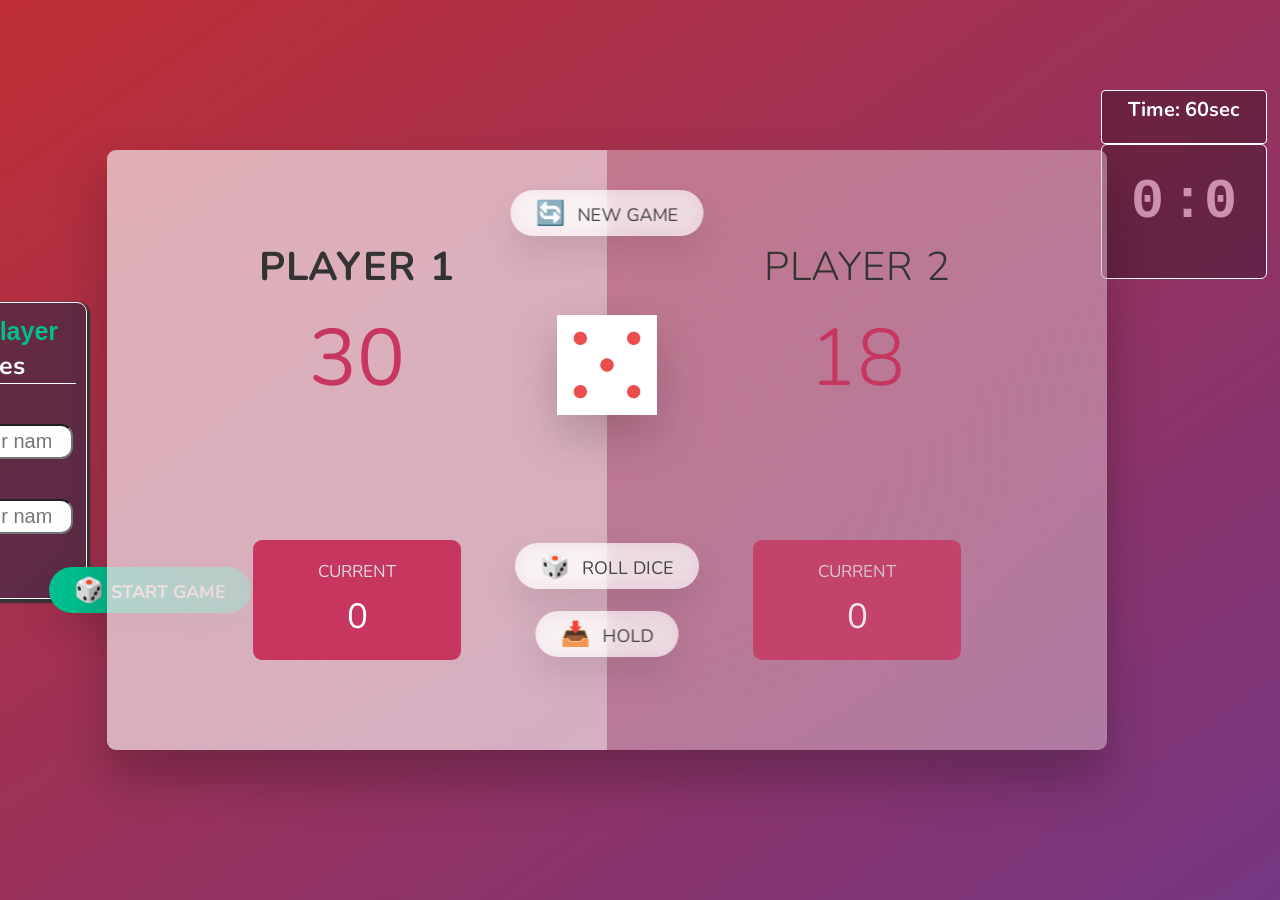
==== index.html @ 5aafc8de "updated dice game" ====
<!DOCTYPE html>
<html lang="en">
  <head>
    <meta charset="UTF-8" />
    <meta name="viewport" content="width=device-width, initial-scale=1.0" />
    <meta http-equiv="X-UA-Compatible" content="ie=edge" />
    <link rel="stylesheet" href="style.css" />

    <title>Dice Game</title>
  </head>
  <body>
    <div class="hidden" id="formContainer">
      <form>
        <h2 class="enterNames">Enter <span>Player</span> Names</h2>
        <label for="player1">Player 1</label>
        <input type="text" id="user1" required placeholder="Enter your name " />
        <br />
        <label for="player2">Player 2</label>
        <input type="text" id="user2" required placeholder="Enter your name" />
        <button class="startBtn btn">🎲Start Game</button>
      </form>
    </div>
    <h2 class="sp hidden">Start Playing.....😉</h2>
    <p class="timer">Time: 60sec</p>
    <audio src="./sounds/beep-warning-6387.mp3" class="warning"></audio>
    <div class="scores">
      <p class="user1ScoreDisplay"> 0</p>
      <p class="user2ScoreDisplay">:0</p>
    </div>

    <main>
      <section class="player player--0 player--active">
        <h2 class="name" id="name--0">Player 1</h2>
        <p class="score" id="score--0">30</p>

        <div class="current">
          <p class="current-label">Current</p>
          <p class="current-score" id="current--0">0</p>
        </div>
      </section>
      <p class="player--wins hidden">Winner🏆</p>

      <audio
        src="./sounds/mixkit-audience-light-applause-354.wav"
        class="winner-sound"
      ></audio>

      <p class="game-over hidden">Game over🎯</p>
      <audio src="./sounds/buzzer-15-187758.mp3" class="gameOver"></audio>

      <section class="player player--1">
        <h2 class="name" id="name--1">Player 2</h2>
        <p class="score" id="score--1">18</p>

        <div class="current">
          <p class="current-label">Current</p>
          <p class="current-score" id="current--1">0</p>
        </div>
      </section>

      <img src="dice-5.png" alt="Playing dice" class="dice" />
      <button class="btn btn--new">🔄 New game</button>

      <button class="btn btn--roll">🎲 Roll dice</button>

      <audio
        src="./sounds/dice-142528.mp3"
        type="audio"
        class="dice-sound"
      ></audio>

      <button class="btn btn--hold disabled">📥 Hold</button>

      <audio
        src="./sounds/two-symbols-minimal-logo-108965.mp3"
        class="hold-sound"
      ></audio>
    </main>
    <script type="module" src="../JavaScript/script.js"></script>
  </body>
</html>
---- style.css ----
@import url('https://fonts.googleapis.com/css2?family=Nunito&display=swap');

* {
  margin: 0;
  padding: 0;
  box-sizing: inherit;
}

html {
  font-size: 62.5%;
  box-sizing: border-box;
}

body {
  font-family: 'Nunito', sans-serif;
  font-weight: 400;
  height: 100vh;
  color: #333;
  /* background-image: linear-gradient(to top left, #ff2600 0%, #ff0008 100%); */
  background-image: linear-gradient(to top left, #753682 0%, #bf2e34 100%);

  display: flex;

  align-items: center;
  justify-content: center;
}

/* LAYOUT */
main {
  position: relative;
  width: 100rem;
  height: 60rem;
  background-color: rgba(255, 255, 255, 0.35);
  backdrop-filter: blur(200px);
  filter: blur();
  box-shadow: 0 3rem 5rem rgba(0, 0, 0, 0.25);
  border-radius: 9px;
  overflow: hidden;
  display: flex;
}
.timer {
  position: absolute;
  background-color: rgba(0, 0, 0, 0.3);
  height: 6%;
  padding: 0.5rem;
  border: 1px solid white;
  width: 13%;
  border-radius: 0.4rem;
  left: 86%;
  top: 10%;
  font-size: 20px;
  font-weight: bold;
  color: white;
  text-align: center;
}

.player {
  flex: 50%;
  padding: 9rem;
  display: flex;
  flex-direction: column;
  align-items: center;
  transition: all 0.75s;
}

/* ELEMENTS */
.name {
  position: relative;
  font-size: 4rem;
  text-transform: uppercase;
  letter-spacing: 1px;
  word-spacing: 2px;
  font-weight: 300;
  margin-bottom: 1rem;
}

.score {
  font-size: 8rem;
  font-weight: 300;
  color: #c7365f;
  margin-bottom: auto;
}

.player--active {
  background-color: rgba(255, 255, 255, 0.4);
}
.player--active .name {
  font-weight: 700;
}
.player--active .score {
  font-weight: 400;
}

.player--active .current {
  opacity: 1;
}

.current {
  background-color: #c7365f;
  opacity: 0.8;
  border-radius: 9px;
  color: #fff;
  width: 65%;
  padding: 2rem;
  text-align: center;
  transition: all 0.75s;
}

.current-label {
  text-transform: uppercase;
  margin-bottom: 1rem;
  font-size: 1.7rem;
  color: #ddd;
}

.current-score {
  font-size: 3.5rem;
}

/* ABSOLUTE POSITIONED ELEMENTS */
.btn {
  position: absolute;
  left: 50%;
  transform: translateX(-50%);
  color: #444;
  background: none;
  border: none;
  font-family: inherit;
  font-size: 1.8rem;
  text-transform: uppercase;
  cursor: pointer;
  font-weight: 400;
  transition: all 0.2s;

  background-color: white;
  background-color: rgba(255, 255, 255, 0.6);
  backdrop-filter: blur(10px);

  padding: 0.7rem 2.5rem;
  border-radius: 50rem;
  box-shadow: 0 1.75rem 3.5rem rgba(0, 0, 0, 0.1);
}

.btn::first-letter {
  font-size: 2.4rem;
  display: inline-block;
  margin-right: 0.7rem;
}

.btn--new {
  top: 4rem;
}
.btn--roll {
  top: 39.3rem;
}
.btn--hold {
  top: 46.1rem;
}

.btn:active {
  transform: translate(-50%, 3px);
  box-shadow: 0 1rem 2rem rgba(0, 0, 0, 0.15);
}

.btn:focus {
  outline: none;
}

.dice {
  position: absolute;
  left: 50%;
  top: 16.5rem;
  transform: translateX(-50%);
  height: 10rem;
  box-shadow: 0 2rem 5rem rgba(0, 0, 0, 0.2);
}

.player--winner {
  background-color: #2f2f2f;
}

.player--winner .name {
  font-weight: 700;
  color: #c7365f;
}

.hidden {
  display: none;
}
.player--wins {
  color: darkgreen;
  position: absolute;
  left: 26%;
  font-size: 7rem;
  font-weight: bolder;
  font-family: Arial, Helvetica, sans-serif;
  top: 23.5rem;
}
.game-over {
  color: red;
  position: absolute;
  left: 42%;
  font-size: 3rem;
  top: 32rem;
}
.scores {
  background-color: rgba(0, 0, 0, 0.3);
  display: flex;
  place-content: center;
  gap: 7px;
  position: absolute;
  left: 86%;
  top: 16%;
  border: 1px solid white;
  height: 15%;
  width: 13%;
  padding: 2.6rem 1.5rem;
  color: rgb(204, 145, 174);
  border-radius: 0.6rem;
  font-weight: bold;
  font-family: 'Courier New', Courier, monospace;
  font-size: 5.5rem;
}

.game-over {
  color: black;
  position: absolute;
  left: 30%;
  font-size: 7rem;
  font-family: Arial, Helvetica, sans-serif;
  font-weight: bold;
  top: 40%;
}
@keyframes disappear {
  0% {
    opacity: 1;
  }
  100% {
    opacity: 0;
  }
}
.sp {
  position: absolute;
  top: 2%;
  color: #00bf8e;
  font-size: 4rem;
  animation: disappear 2s linear;
}
#formContainer {
  position: inherit;
  border: 1px solid white;
  margin: 0rem 2rem 0rem -29rem;
  height: 33vh;
  width: 16vw;
  justify-content: center;
  padding: 3rem 1rem;
  border-radius: 1rem;
  background: #1f264186;
  box-shadow: 1px 2px 2px 2px;
}
#formContainer .btn {
  background-color: #00bf8e;
  position: absolute;
  top: 63%;
  left: 11.7%;
  color: white;
  font-weight: bold;
  cursor: pointer;
}
#formContainer .btn:hover {
  background: transparent;
  color: white;
  border: 1px solid white;
  transition: 0.4s ease-in-out;
}
#formContainer input {
  width: 14vw;
  height: 3.5rem;
  font-size: 2rem;
  font-family: Arial, Helvetica, sans-serif;
  padding: 0.5rem 2rem;
  border-radius: 1.2rem;
  transition: all 0.4s ease-in-out;
}
#formContainer input:focus {
  border: 1px solid orange;
  outline: none;
  transition: all 0.4s ease-in-out;
}
#formContainer label {
  color: white;
  font-size: 2rem;
  line-height: 4rem;
  font-family: 'Franklin Gothic Medium', 'Arial Narrow', Arial, sans-serif;
}
.enterNames {
  color: white;
  margin-top: -1.8rem;
  font-size: 2.5rem;
  text-align: center;
  border-bottom: 1px solid white;
}
.enterNames span {
  color: #00bf8e;
  font-family: 'Gill Sans', 'Gill Sans MT', Calibri, 'Trebuchet MS', sans-serif;
}

/*  ================= media query (Phones) ============= */
@media only screen and (max-width: 900px) {
  body {
    height: 110dvh;
    width: 100%;
  }
  main {
    height: 65dvh;
    width: 100dvw;
    position: relative;
    bottom: 4%;
    align-content: center;
    justify-content: center;
  }

  .name {
    font-size: 1.8rem;
    font-weight: bold;
    font-family: Arial, Helvetica, sans-serif;
  }
  .score {
    font-size: 3.5rem;
  }
  .dice {
    position: absolute;
    left: 50%;
    top: 15rem;
    transform: translateX(-50%);
    height: 5rem;
    box-shadow: 0 2rem 5rem rgba(0, 0, 0, 0.2);
  }
  .btn {
    position: absolute;
    text-align: center;
    height: 4.2rem;
    width: 13rem;
    left: 50%;
    transform: translateX(-50%);
    color: #444;
    background: none;
    border: none;
    font-family: Arial, Helvetica, sans-serif;
    font-size: 1rem;
    text-transform: uppercase;
    cursor: pointer;
    font-weight: bold;
    transition: all 0.2s;
    background-color: white;
    background-color: rgba(255, 255, 255, 0.6);
    backdrop-filter: blur(10px);
    padding: 0.3rem 1rem;
    border-radius: 40rem;
    box-shadow: 0 1.75rem 3.5rem rgba(0, 0, 0, 0.1);
  }
  .btn--new {
    top: 3rem;
  }
  .btn--roll {
    top: 32rem;
  }
  .btn--hold {
    top: 38rem;
  }

  .current {
    background-color: #c7365f;
    opacity: 0.8;
    border-radius: 9px;
    color: #fff;
    width: 10rem;
    height: 9rem;
    padding: 2rem;
    text-align: center;
    transition: all 0.75s;
  }

  .current-label {
    text-transform: uppercase;
    margin-bottom: 1rem;
    font-size: 1.2rem;
    color: #ddd;
  }

  .current-score {
    font-size: 3rem;
  }
  .timer {
    position: absolute;
    background-color: rgba(0, 0, 0, 0.3);
    height: 5%;
    padding: 0.5rem;
    border: 1px solid white;
    width: 30%;
    border-radius: 0.4rem;
    left: 67%;
    top: 1.2%;
    font-size: 16px;
    font-weight: lighter;
    color: white;
    text-align: center;
  }
  .scores {
    background-color: rgba(0, 0, 0, 0.3);
    display: flex;
    gap: 7px;
    position: absolute;
    left: 67%;
    top: 6%;
    border: 1px solid white;
    height: 5rem;
    width: 30%;
    padding: 1rem 1.5rem;
    color: white;
    border-radius: 0.6rem;
    font-weight: bold;
    font-size: 3rem;
    text-align: center;
  }

  .player--wins {
    color: darkgreen;
    position: absolute;
    left: 31%;
    font-size: 3.5rem;
    font-weight: bolder;
    font-family: Arial, Helvetica, sans-serif;
    top: 35%;
  }

  .game-over {
    color: red;
    position: absolute;
    left: 30%;
    font-size: 4rem;
    top: 43%;
  }

  #formContainer {
    position: absolute;
    left: 16%;
    top: 75%;
    border: 1px solid silver;
    margin: 5rem 0rem;
    height: 18vh;
    width: 65dvw;
    justify-content: center;
    padding: 3rem 1rem;
    border-radius: 1rem;
    background: #1f264186;
    box-shadow: 3px 6px 5px 6px;
  }
  #formContainer .btn {
    background-color: #00bf8e;
    position: absolute;
    top: 82%;
    left: 55%;
    margin-top: 1rem;
    color: white;
    font-weight: bold;
    cursor: pointer;
    font-weight: 400;
    transition: all 0.2s;
    height: 3.9rem;
    backdrop-filter: blur(10px);
  }

  #formContainer .btn:hover {
    background: transparent;
    color: white;
    border: 1px solid white;
    transition: 0.2s ease-in-out;
  }
  #formContainer input {
    width: 41dvw;
    height: 2.2rem;
    padding: 1rem;
    font-size: 1.3rem;
    text-align: left;
    border-radius: 1.4rem;
    font-family: Arial, Helvetica, sans-serif;
  }
  #formContainer label {
    color: white;
    font-size: 1.5rem;
    line-height: 3.4rem;
  }
  .enterNames {
    font-size: 1.2rem;
  }
}
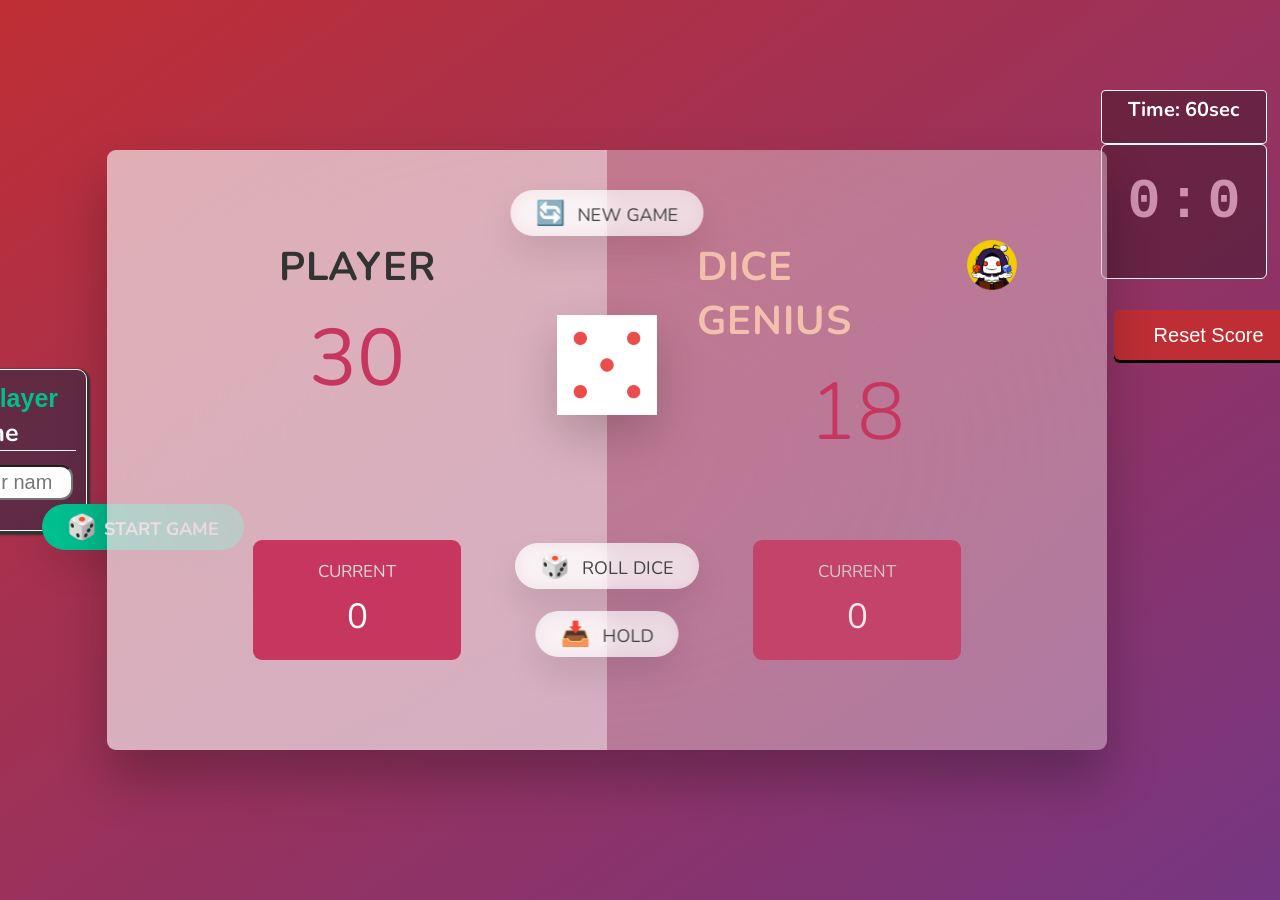
==== commit caa7dc87: "Special features added" ====
--- a/index.html
+++ b/index.html
@@ -11,12 +11,10 @@
   <body>
     <div class="hidden" id="formContainer">
       <form>
-        <h2 class="enterNames">Enter <span>Player</span> Names</h2>
-        <label for="player1">Player 1</label>
+        <h2 class="enterNames">Enter <span>Player</span> Name</h2>
+        <br />
         <input type="text" id="user1" required placeholder="Enter your name " />
         <br />
-        <label for="player2">Player 2</label>
-        <input type="text" id="user2" required placeholder="Enter your name" />
         <button class="startBtn btn">🎲Start Game</button>
       </form>
     </div>
@@ -24,13 +22,15 @@
     <p class="timer">Time: 60sec</p>
     <audio src="./sounds/beep-warning-6387.mp3" class="warning"></audio>
     <div class="scores">
-      <p class="user1ScoreDisplay"> 0</p>
-      <p class="user2ScoreDisplay">:0</p>
+      <p class="user1ScoreDisplay">0</p>
+      <p>:</p>
+      <p class="user2ScoreDisplay">0</p>
     </div>
+    <button class="resetScore">Reset Score</button>
 
     <main>
       <section class="player player--0 player--active">
-        <h2 class="name" id="name--0">Player 1</h2>
+        <h2 class="name" id="name--0">Player</h2>
         <p class="score" id="score--0">30</p>
 
         <div class="current">
@@ -45,11 +45,17 @@
         class="winner-sound"
       ></audio>
 
-      <p class="game-over hidden">Game over🎯</p>
+      <p class="game-over hidden">Game over❌</p>
       <audio src="./sounds/buzzer-15-187758.mp3" class="gameOver"></audio>
 
       <section class="player player--1">
-        <h2 class="name" id="name--1">Player 2</h2>
+        <div class="master-player">
+          <h2 class="name" id="name--1">Dice Genius</h2>
+          <img
+            class="dice-genius"
+            src="./dice_genius-removebg-preview (1).png"
+          />
+        </div>
         <p class="score" id="score--1">18</p>
 
         <div class="current">
@@ -76,6 +82,6 @@
         class="hold-sound"
       ></audio>
     </main>
-    <script type="module" src="../JavaScript/script.js"></script>
+    <script type="module" src="./script.js"></script>
   </body>
 </html>
--- a/style.css
+++ b/style.css
@@ -73,7 +73,19 @@
   font-weight: 300;
   margin-bottom: 1rem;
 }
-
+.master-player {
+  display: flex;
+  gap: 1rem;
+}
+#name--1 {
+  color: rgb(244, 192, 174);
+
+  font-weight: bolder;
+}
+.dice-genius {
+  width: 5rem;
+  height: 5rem;
+}
 .score {
   font-size: 8rem;
   font-weight: 300;
@@ -188,13 +200,13 @@
   display: none;
 }
 .player--wins {
-  color: darkgreen;
-  position: absolute;
-  left: 26%;
+  color: rgba(3, 104, 3, 0.9);
+  position: absolute;
+  left: 27%;
   font-size: 7rem;
   font-weight: bolder;
   font-family: Arial, Helvetica, sans-serif;
-  top: 23.5rem;
+  top: 43%;
 }
 .game-over {
   color: red;
@@ -250,7 +262,7 @@
   position: inherit;
   border: 1px solid white;
   margin: 0rem 2rem 0rem -29rem;
-  height: 33vh;
+  height: 18vh;
   width: 16vw;
   justify-content: center;
   padding: 3rem 1rem;
@@ -261,8 +273,8 @@
 #formContainer .btn {
   background-color: #00bf8e;
   position: absolute;
-  top: 63%;
-  left: 11.7%;
+  top: 56%;
+  left: 11.2%;
   color: white;
   font-weight: bold;
   cursor: pointer;
@@ -304,15 +316,36 @@
   color: #00bf8e;
   font-family: 'Gill Sans', 'Gill Sans MT', Calibri, 'Trebuchet MS', sans-serif;
 }
+.resetScore {
+  position: absolute;
+  left: 87%;
+  bottom: 60%;
+  color: white;
+  background: #bf2e34;
+  border: none;
+  border-radius: 0.6rem;
+  box-shadow: 0px 3px 0px black;
+  width: 19rem;
+  height: 5rem;
+  padding: 1rem;
+  font-size: 2rem;
+  cursor: pointer;
+  transition: all 0.2s ease-in-out;
+}
+.resetScore:hover {
+  background: rgb(247, 44, 44);
+  transition: all 0.3s ease-in-out;
+  transform: scale(0.9);
+}
 
 /*  ================= media query (Phones) ============= */
 @media only screen and (max-width: 900px) {
   body {
-    height: 110dvh;
+    height: 100dvh;
     width: 100%;
   }
   main {
-    height: 65dvh;
+    height: 64dvh;
     width: 100dvw;
     position: relative;
     bottom: 4%;
@@ -321,9 +354,15 @@
   }
 
   .name {
+    /* padding: 0rem 1rem; */
     font-size: 1.8rem;
+    text-align: center;
     font-weight: bold;
     font-family: Arial, Helvetica, sans-serif;
+  }
+  .dice-genius {
+    width: 3rem;
+    height: 3rem;
   }
   .score {
     font-size: 3.5rem;
@@ -444,12 +483,12 @@
 
   #formContainer {
     position: absolute;
-    left: 16%;
-    top: 75%;
+    left: 25%;
+    top: 77%;
     border: 1px solid silver;
-    margin: 5rem 0rem;
-    height: 18vh;
-    width: 65dvw;
+    margin: 4rem 0rem;
+    min-width: 40dvw;
+    height: auto;
     justify-content: center;
     padding: 3rem 1rem;
     border-radius: 1rem;
@@ -459,8 +498,8 @@
   #formContainer .btn {
     background-color: #00bf8e;
     position: absolute;
-    top: 82%;
-    left: 55%;
+    top: 73%;
+    left: 53%;
     margin-top: 1rem;
     color: white;
     font-weight: bold;
@@ -478,20 +517,22 @@
     transition: 0.2s ease-in-out;
   }
   #formContainer input {
-    width: 41dvw;
-    height: 2.2rem;
+    width: 35dvw;
+    height: 2.8rem;
     padding: 1rem;
     font-size: 1.3rem;
     text-align: left;
     border-radius: 1.4rem;
     font-family: Arial, Helvetica, sans-serif;
   }
-  #formContainer label {
-    color: white;
-    font-size: 1.5rem;
-    line-height: 3.4rem;
-  }
+
   .enterNames {
     font-size: 1.2rem;
   }
-}
+  .resetScore {
+    bottom: 90%;
+    left: 20%;
+    border: 1px solid white;
+    width: 15rem;
+  }
+}
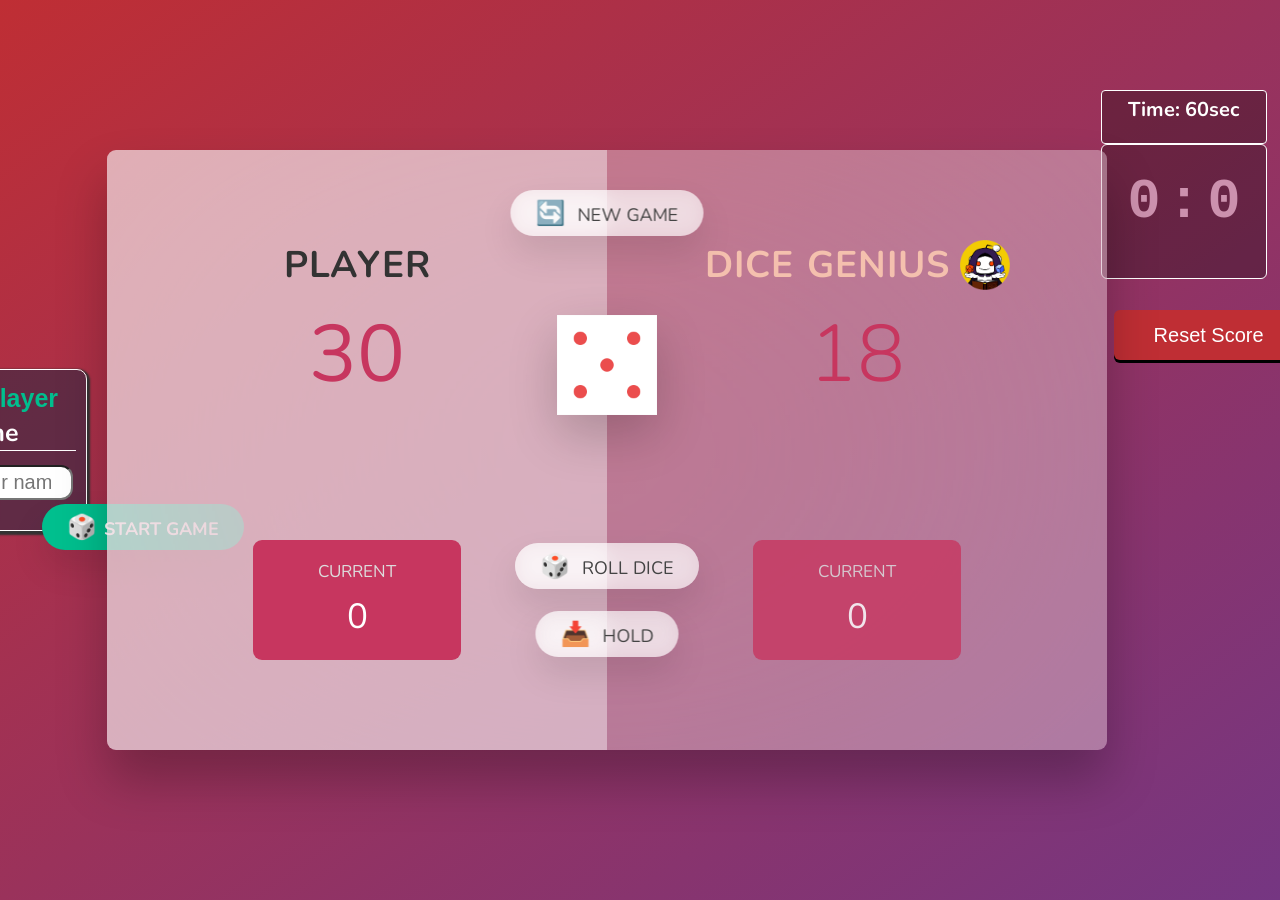
==== commit 39af89c1: "Extra Features" ====
--- a/index.html
+++ b/index.html
@@ -47,6 +47,7 @@
 
       <p class="game-over hidden">Game over❌</p>
       <audio src="./sounds/buzzer-15-187758.mp3" class="gameOver"></audio>
+      <audio src="./sounds/mixkit-sad-game-over-trombone-471.wav" class="computerWins"></audio>
 
       <section class="player player--1">
         <div class="master-player">
--- a/style.css
+++ b/style.css
@@ -4,6 +4,7 @@
   margin: 0;
   padding: 0;
   box-sizing: inherit;
+  /* border: 1px solid red; */
 }
 
 html {
@@ -66,7 +67,7 @@
 /* ELEMENTS */
 .name {
   position: relative;
-  font-size: 4rem;
+  font-size: 3.7rem;
   text-transform: uppercase;
   letter-spacing: 1px;
   word-spacing: 2px;
@@ -202,8 +203,10 @@
 .player--wins {
   color: rgba(3, 104, 3, 0.9);
   position: absolute;
-  left: 27%;
-  font-size: 7rem;
+
+  color: rgb(234, 177, 53);
+  left: 31%;
+  font-size: 5rem;
   font-weight: bolder;
   font-family: Arial, Helvetica, sans-serif;
   top: 43%;
@@ -470,7 +473,7 @@
     font-size: 3.5rem;
     font-weight: bolder;
     font-family: Arial, Helvetica, sans-serif;
-    top: 35%;
+    top: 40%;
   }
 
   .game-over {
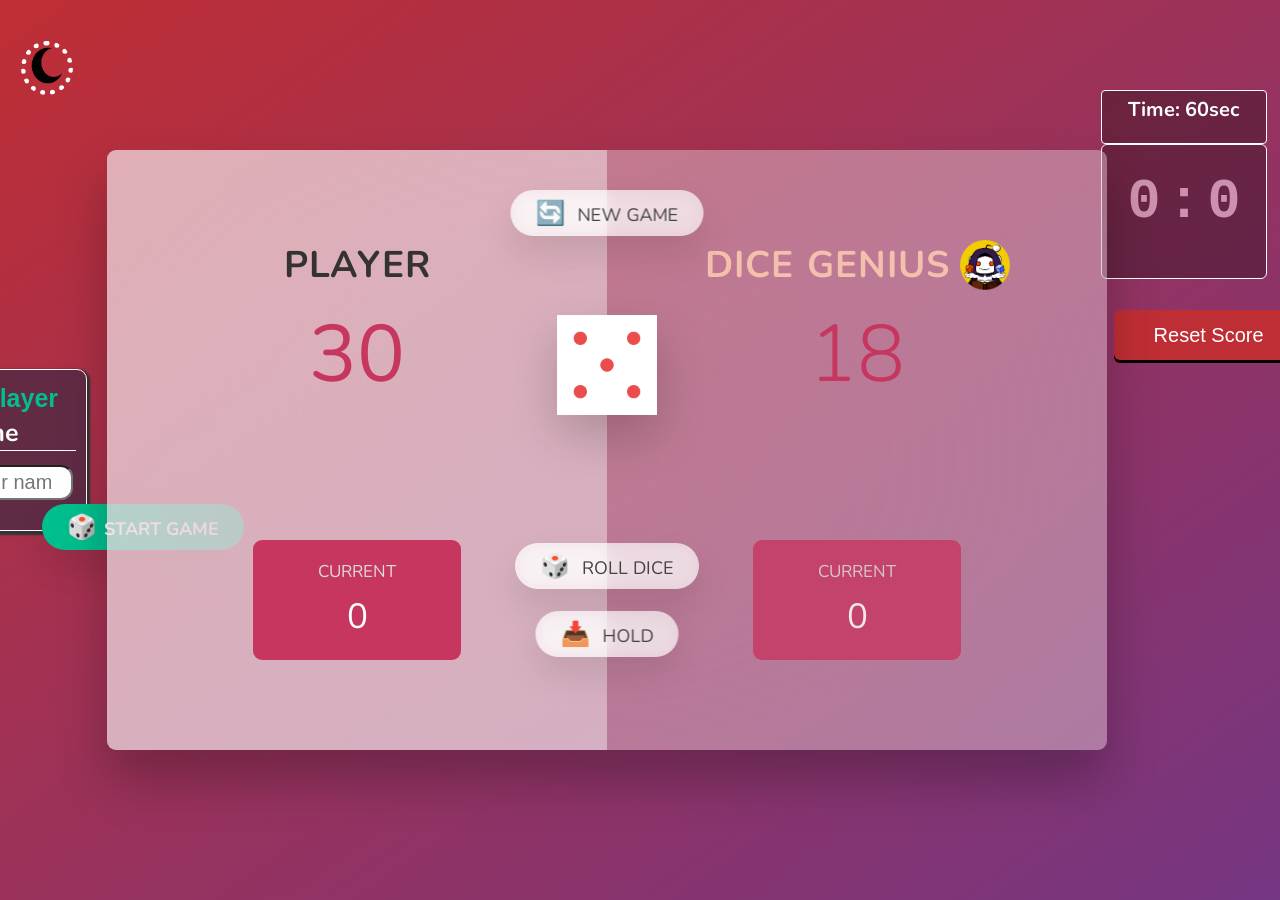
==== commit c1e67f72: "upadated" ====
--- a/index.html
+++ b/index.html
@@ -27,6 +27,9 @@
       <p class="user2ScoreDisplay">0</p>
     </div>
     <button class="resetScore">Reset Score</button>
+    <div class="dk-container">
+      <img class="dark-mode" src="./Darkmood.png" />
+    </div>
 
     <main>
       <section class="player player--0 player--active">
@@ -47,7 +50,10 @@
 
       <p class="game-over hidden">Game over❌</p>
       <audio src="./sounds/buzzer-15-187758.mp3" class="gameOver"></audio>
-      <audio src="./sounds/mixkit-sad-game-over-trombone-471.wav" class="computerWins"></audio>
+      <audio
+        src="./sounds/mixkit-sad-game-over-trombone-471.wav"
+        class="computerWins"
+      ></audio>
 
       <section class="player player--1">
         <div class="master-player">
@@ -78,10 +84,7 @@
 
       <button class="btn btn--hold disabled">📥 Hold</button>
 
-      <audio
-        src="./sounds/two-symbols-minimal-logo-108965.mp3"
-        class="hold-sound"
-      ></audio>
+      <audio src="./sounds/your turn.m4a" class="hold-sound"></audio>
     </main>
     <script type="module" src="./script.js"></script>
   </body>
--- a/style.css
+++ b/style.css
@@ -201,7 +201,7 @@
   display: none;
 }
 .player--wins {
-  color: rgba(3, 104, 3, 0.9);
+  /* color: rgba(3, 104, 3, 0.9); */
   position: absolute;
 
   color: rgb(234, 177, 53);
@@ -339,6 +339,33 @@
   background: rgb(247, 44, 44);
   transition: all 0.3s ease-in-out;
   transform: scale(0.9);
+}
+
+.dk-container {
+  outline: 5px dotted white;
+  position: absolute;
+  left: 2%;
+  bottom: 90%;
+  border-radius: 50%;
+  border: none;
+  transition: all 0.4s ease-in-out;
+  /* width: 7.5rem; */
+}
+.dk-container:hover {
+  transition: all 0.5s ease-in-out;
+  transform: scale(0.9);
+}
+.dark-mode {
+  width: 4.2rem;
+  height: 4rem;
+  cursor: pointer;
+}
+.dark {
+  background: black;
+  color: white;
+}
+.white {
+  background: white;
 }
 
 /*  ================= media query (Phones) ============= */
@@ -467,10 +494,10 @@
   }
 
   .player--wins {
-    color: darkgreen;
-    position: absolute;
-    left: 31%;
-    font-size: 3.5rem;
+    color: rgb(234, 177, 53);
+    position: absolute;
+    left: 35%;
+    font-size: 2.3rem;
     font-weight: bolder;
     font-family: Arial, Helvetica, sans-serif;
     top: 40%;
@@ -536,6 +563,20 @@
     bottom: 90%;
     left: 20%;
     border: 1px solid white;
-    width: 15rem;
-  }
-}
+    width: 14rem;
+  }
+  .dice-genius {
+    width: 1.5rem;
+    height: 1.5rem;
+  }
+  #name--0,
+  #name--1 {
+    /* color: blue; */
+    width: fit-content;
+    font-size: 1.4rem;
+  }
+  .sp {
+    top: 10%;
+    font-size: 2.2rem;
+  }
+}
